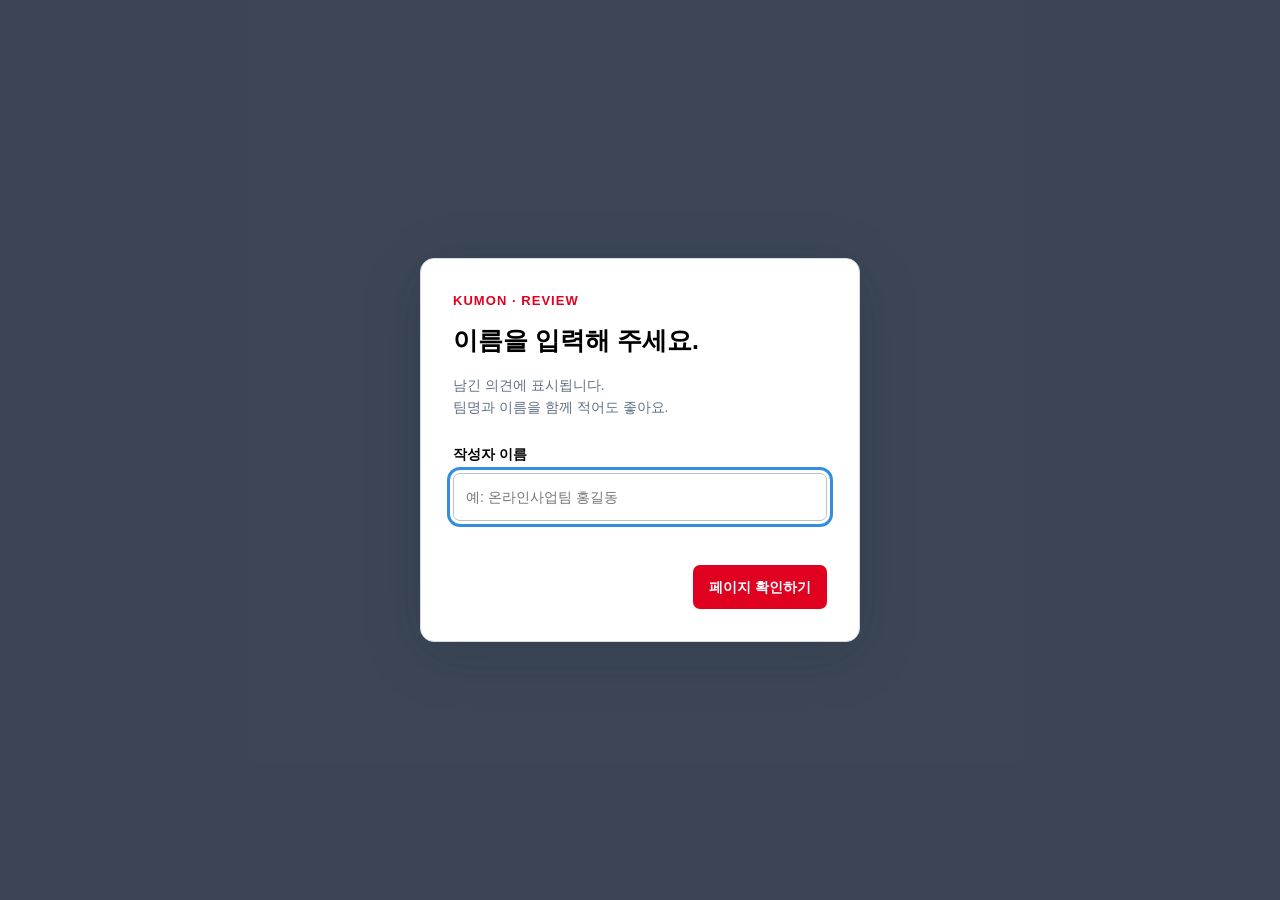
==== index.html @ dabe1014 "Update review directory and screen-specific memo panel" ====
<!doctype html>
<html lang="ko"><head><meta charset="utf-8"><meta name="viewport" content="width=device-width,initial-scale=1">
<title>구몬 안내·튜토리얼 검토</title><link rel="stylesheet" href="review.css?v=2"></head>
<body>
<div id="app" hidden>
 <header class="topbar">
  <a class="home" href="index.html" aria-label="메인으로 이동">메인으로 이동</a>
  <h1 id="pageTitle">구몬 안내·튜토리얼 검토</h1>
  <div class="view-toggle" aria-label="화면 보기 방식">
   <button id="desktop" type="button" aria-pressed="true">PC 버전</button>
   <button id="mobile" type="button" aria-pressed="false">모바일 버전</button>
  </div>
  <button id="memoToggle" type="button" aria-controls="memoPane" aria-expanded="false">메모</button>
 </header>
 <main class="workspace">
  <section class="preview" aria-label="페이지 미리보기">
   <div id="hub" class="hub">
    <div class="hub-heading"><p class="eyebrow">KUMON · REVIEW</p><h2>페이지를 선택해 주세요.</h2><p>상품별 안내와 튜토리얼을 확인하고, 페이지별로 의견을 남겨주세요.</p></div>
    <div id="pageTables"></div>
   </div>
   <div id="frameWrap" hidden><iframe id="previewFrame" title="선택한 페이지" src="about:blank"></iframe></div>
   <div id="missing" hidden class="hub"><h2>페이지를 찾을 수 없습니다.</h2><p>주소가 바뀌었거나 현재 검토에서 제외된 페이지입니다.</p><a href="index.html">메인으로 이동</a></div>
  </section>
  <aside id="memoPane" class="memo-pane" aria-label="페이지별 메모">
   <div class="memo-head">
    <div class="memo-top"><span class="eyebrow">FEEDBACK</span><div class="identity"><span id="authorLabel"></span><button id="changeName" type="button">이름 변경</button></div></div>
    <div class="memo-title"><h2 id="memoHeading">페이지 메모 <span id="memoCount"></span></h2><div class="context-actions"><button id="legacyMemos" type="button" hidden>기존 메모</button><button id="currentMemos" type="button" hidden>현재 화면</button><button id="closeMemo" type="button" aria-label="메모 닫기">닫기</button></div></div>
   </div>
   <p id="memoStatus" class="status" role="status" aria-live="polite" hidden></p>
   <div id="memoList" class="memo-list"></div>
   <button id="older" class="older" type="button" hidden>이전 메모 더 보기</button>
   <form id="memoForm" class="memo-form">
    <label for="memoText">메모 내용</label><textarea id="memoText" rows="3" maxlength="2000" placeholder="여기에 메모를 입력해주세요." required></textarea>
    <div class="send-row"><button id="send" type="submit">메모 남기기</button></div>
   </form>
  </aside>
 </main>
</div>
<dialog id="nameDialog" aria-labelledby="nameTitle">
 <form id="nameForm"><p class="eyebrow">KUMON · REVIEW</p><h2 id="nameTitle">이름을 입력해 주세요.</h2><p>남긴 의견에 표시됩니다.<br>팀명과 이름을 함께 적어도 좋아요.</p><label for="nameInput">작성자 이름</label><input id="nameInput" name="name" maxlength="40" autocomplete="name" required placeholder="예: 온라인사업팀 홍길동"><p id="nameError" role="alert"></p><div class="name-actions"><button id="cancelName" type="button" hidden>취소</button><button type="submit">페이지 확인하기</button></div></form>
</dialog>
<noscript>페이지 확인과 메모 기능을 사용하려면 JavaScript를 허용해 주세요.</noscript>
<script type="module" src="review.js?v=2"></script>
</body></html>
---- review.css ----
:root{color-scheme:light;--brand:#E00020;--ink:#20252c;--muted:#647181;--line:#dbe1e8;--fs-xs:13px;--fs-sm:14px;--fs-cap:15px;--fs-body:16px;--fs-lg:18px;--fs-xl:20px;--fs-3xl:25px;--pane:360px}*{box-sizing:border-box}[hidden]{display:none!important}body{margin:0;background:#f2f4f7;color:var(--ink);font:var(--fs-sm)/1.6 'Noto Sans KR','Malgun Gothic',sans-serif}button,input,textarea,select{font:inherit;color:inherit}button,a{touch-action:manipulation}button{cursor:pointer;min-height:44px}button:disabled{cursor:default;opacity:.55}a{color:inherit}button,a,input,textarea,select{outline-offset:3px}:focus-visible{outline:3px solid #368ddc}.topbar{height:72px;background:#20262f;color:#fff;display:flex;align-items:center;gap:18px;padding:12px 20px;position:relative;z-index:3}.home{text-decoration:none;border:1px solid #627080;border-radius:8px;padding:10px 15px;white-space:nowrap}.topbar h1{font-size:var(--fs-lg);font-weight:700;margin:0;flex:1;min-width:0;overflow:hidden;text-overflow:ellipsis;white-space:nowrap}.view-toggle{display:flex;border:1px solid #5f6b7b;border-radius:8px;overflow:hidden;flex-shrink:0}.view-toggle button{border:0;background:transparent;color:#cad2dd;padding:8px 14px}.view-toggle button[aria-pressed=true]{background:#fff;color:#20262f;font-weight:700}#memoToggle{display:none}.workspace{height:calc(100dvh - 72px);display:grid;grid-template-columns:minmax(0,1fr) var(--pane)}.preview{min-width:0;overflow:auto;position:relative}.hub{max-width:1100px;margin:0 auto;padding:44px 40px 64px}.hub-heading{margin-bottom:32px}.eyebrow{font-size:var(--fs-xs);letter-spacing:.08em;font-weight:800;color:var(--brand);margin:0}.hub h2{font-size:var(--fs-3xl);margin:8px 0 12px;line-height:1.4}.hub-heading>p:last-child{color:var(--muted);font-size:var(--fs-cap);margin:0}.page-group{margin-top:28px}.page-group h3{font-size:var(--fs-lg);margin:0 0 12px}.table-scroll{background:white;border:1px solid var(--line);border-radius:10px;overflow:hidden}table{border-collapse:collapse;width:100%;text-align:left}th{font-size:var(--fs-xs);color:#596878;background:#f7f9fb;font-weight:600}th,td{padding:14px 18px;border-bottom:1px solid var(--line)}tbody tr:last-child td{border-bottom:0}td.number{width:55px;color:var(--muted)}td.page-name{font-weight:700}td:last-child{width:130px;text-align:right}.page-link{display:inline-flex;align-items:center;gap:9px;min-height:44px;text-decoration:none;background:#fff0f2;color:#bf001c;border-radius:7px;padding:8px 14px;white-space:nowrap}.page-link:hover{background:#E00020;color:white}.page-note{display:block;font-size:var(--fs-xs);font-weight:400;color:var(--muted);margin-top:3px}.preview.mobile-view{background:#e8edf3}.preview.mobile-view .hub{max-width:390px;padding:28px 18px}.preview.mobile-view th,.preview.mobile-view td{padding:12px 10px}#frameWrap{height:100%;width:100%;margin:0 auto;background:#fff}#previewFrame{display:block;border:0;width:100%;height:100%;background:white}.preview.mobile-view #frameWrap{width:min(100%,390px);box-shadow:0 0 0 1px #c8d2de,0 0 28px #18283b14}.memo-pane{background:#edf4fb;border-left:1px solid #cbd7e4;height:100%;display:flex;flex-direction:column;min-height:0;position:relative}.memo-head{display:flex;align-items:center;justify-content:space-between;gap:10px;padding:18px 20px 8px}.memo-head .eyebrow{color:#1d627f}.memo-head h2{font-size:var(--fs-lg);margin:3px 0}.memo-head h2 span{font-size:var(--fs-xs);font-weight:400;color:var(--muted)}#closeMemo{display:none}.memo-page{margin:0;padding:0 20px 14px;color:#526476;font-size:var(--fs-xs);border-bottom:1px solid #d3e0ec}.identity{display:flex;align-items:center;justify-content:space-between;padding:6px 20px;gap:12px;font-size:var(--fs-xs)}.identity span{font-weight:700;overflow-wrap:anywhere}.identity button,.memo-tools button{border:0;background:transparent;font-size:var(--fs-xs);color:#365b7a;text-decoration:underline;padding:4px;white-space:nowrap}.memo-tools{display:flex;align-items:center;justify-content:space-between;padding:0 20px;font-size:var(--fs-xs);color:#61758a}.status{margin:0;padding:0 20px 12px;font-size:var(--fs-xs);color:#47617a}.status.error{color:#a50018}.memo-list{flex:1;min-height:60px;overflow-y:auto;padding:0 18px 12px;scrollbar-gutter:stable}.empty{padding:30px 8px;text-align:center;color:#64768a;font-size:var(--fs-sm)}.memo-card{background:#fff;border:1px solid #d8e2ec;border-radius:9px;padding:15px;margin:0 0 12px;overflow-wrap:anywhere}.memo-meta{display:flex;align-items:center;justify-content:space-between;gap:10px;font-size:var(--fs-xs);color:#617286}.memo-kind{color:#194969;background:#e6f0f8;border-radius:5px;padding:2px 7px}.memo-card h3{font-size:var(--fs-sm);margin:9px 0 7px}.memo-body{font-size:var(--fs-sm);white-space:pre-wrap;margin:0}.memo-card time{display:block;font-size:var(--fs-xs);color:#6b7a8b;margin-top:10px}.memo-delete{background:white;border:0;color:#b0192a;font-size:var(--fs-xs);padding:3px 5px;min-height:44px}.memo-form{padding:14px 18px 18px;border-top:1px solid #cbd7e4;background:#fff;flex-shrink:0}.memo-form label{display:block;font-size:var(--fs-xs);font-weight:600;margin:0 0 5px}.memo-form select{width:100%;border:1px solid #c6d2df;border-radius:6px;min-height:44px;margin-bottom:9px;padding:6px 8px;background:#f8fafc}.memo-form textarea{display:block;resize:vertical;min-height:90px;max-height:30dvh;width:100%;padding:10px;border:1px solid #c6d2df;border-radius:6px}.send-row{display:flex;align-items:center;justify-content:space-between;gap:10px;margin-top:10px}.send-row span{color:#728090;font-size:var(--fs-xs);line-height:1.4}.send-row button,#nameForm button[type=submit]{border:0;border-radius:7px;background:var(--brand);color:#fff;padding:10px 16px;white-space:nowrap;font-weight:700}.older{margin:0 18px 10px;border:1px solid #bccede;border-radius:6px;background:#f7fbff}.name-actions{display:flex;justify-content:flex-end;gap:10px}dialog{border:1px solid #d2dbe6;border-radius:14px;padding:32px;width:min(100% - 32px,440px);box-shadow:0 12px 60px #10233b33}dialog::backdrop{background:#202b3ddd}#nameForm h2{font-size:var(--fs-3xl);margin:8px 0 14px}#nameForm p{color:#617083}#nameForm .eyebrow{color:var(--brand)}#nameForm label{display:block;font-weight:700;margin-top:24px}#nameForm input{width:100%;min-height:48px;border:1px solid #b5c2d0;border-radius:7px;margin-top:8px;padding:10px 12px}#nameError{font-size:var(--fs-xs);color:#b00020;min-height:18px}#cancelName{border:1px solid #bcc8d4;border-radius:7px;background:white;padding:8px 14px}
@media(max-width:1050px){:root{--pane:320px}.topbar{gap:10px;padding:12px}.topbar h1{font-size:var(--fs-sm)}.hub{padding:32px 24px}.view-toggle button{padding:8px 10px}}
@media(max-width:760px){.workspace{grid-template-columns:minmax(0,1fr);height:calc(100dvh - 112px)}.topbar{height:112px;display:grid;grid-template-columns:auto 1fr auto;grid-template-rows:44px 36px;gap:4px 10px}.topbar h1{grid-row:2;grid-column:1 / -1;font-size:var(--fs-sm)}.view-toggle{justify-self:end}.home{font-size:var(--fs-xs);padding:8px 10px}#memoToggle{display:block;border:1px solid #758395;color:#fff;background:#354150;border-radius:7px;padding:5px 10px}.memo-pane{display:none;position:fixed;right:0;top:112px;bottom:0;width:min(360px,100%);height:calc(100dvh - 112px);z-index:4;box-shadow:-8px 0 32px #10233b33}.memo-pane.open{display:flex}#closeMemo{display:block;border:0;background:transparent;color:#254e6a;font-size:var(--fs-xs)}.hub{padding:28px 18px}.hub h2{font-size:var(--fs-xl)}th,td{padding:12px 10px}.page-link{padding:8px 10px;font-size:var(--fs-xs)}td.number{width:35px}td:last-child{width:88px}.page-note{font-size:var(--fs-xs)}.table-scroll th:nth-child(1){width:35px}.preview.mobile-view #frameWrap{box-shadow:none}}
@media(prefers-reduced-motion:reduce){*{scroll-behavior:auto!important}}
/* Content-first feedback panel, independent of the preview viewport. */
:root{--fs-2xs:12px}.topbar{width:calc(100% - var(--pane))}.memo-pane{position:fixed;right:0;top:0;height:100dvh;width:var(--pane)}.memo-head{display:block;padding:12px 16px 10px;border-bottom:0}.memo-top,.memo-title{display:flex;align-items:center;justify-content:space-between;gap:8px}.memo-top .eyebrow{font-size:var(--fs-2xs)}.identity{padding:0;gap:7px;font-size:var(--fs-2xs);min-width:0}.identity span{max-width:150px;overflow:hidden;text-overflow:ellipsis;white-space:nowrap}.identity button{font-size:var(--fs-2xs);padding:0;min-height:32px}.memo-head h2{font-size:var(--fs-body);margin:3px 0}.context-actions{display:flex;gap:5px;align-items:center}.context-actions button{border:0;background:none;color:#365b7a;text-decoration:underline;font-size:var(--fs-2xs);padding:2px 3px;min-height:32px}.memo-list{padding:0 10px 12px}.memo-card{border:0;border-radius:0;padding:8px 10px;margin-bottom:8px}.memo-meta{justify-content:flex-start;flex-wrap:wrap;gap:5px}.memo-card h3{font-size:var(--fs-2xs);margin:0;line-height:1.5}.memo-card time{display:inline;margin:0;font-size:var(--fs-2xs);color:#8490a0}.memo-delete{margin-left:auto;font-size:var(--fs-2xs);padding:2px 3px;min-height:44px}.memo-body{margin:3px 0 5px;font-size:var(--fs-sm)}.memo-form{padding:12px 16px 14px;border-top:0}.memo-form textarea{min-height:82px}.send-row{justify-content:flex-end}.status{padding:0 16px 10px}
@media(max-width:760px){.topbar{width:100%}.memo-pane{top:112px;height:calc(100dvh - 112px);width:min(360px,100%)}.identity span{max-width:155px}}
.table-scroll th:first-child{width:64px;min-width:64px;white-space:nowrap}.table-scroll td.number{width:64px;white-space:nowrap}.group-note{display:inline-block;margin-left:8px;font-size:var(--fs-xs);font-weight:400;color:var(--muted)}@media(max-width:760px){.group-note{display:block;margin-left:0;margin-top:4px}}
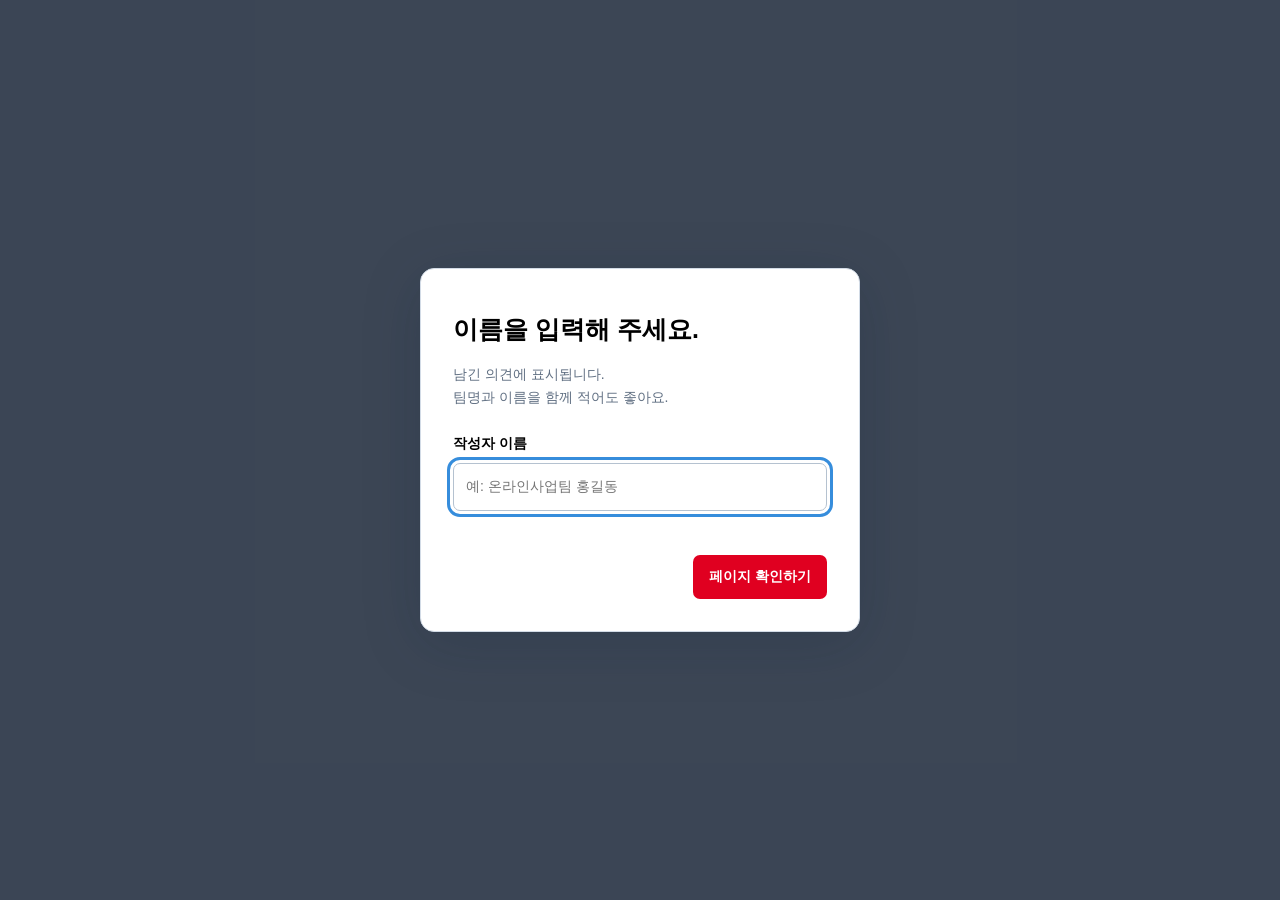
==== commit a088582a: "Simplify review directory and viewing controls" ====
--- a/index.html
+++ b/index.html
@@ -1,44 +1,44 @@
-<!doctype html>
-<html lang="ko"><head><meta charset="utf-8"><meta name="viewport" content="width=device-width,initial-scale=1">
-<title>구몬 안내·튜토리얼 검토</title><link rel="stylesheet" href="review.css?v=2"></head>
-<body>
-<div id="app" hidden>
- <header class="topbar">
-  <a class="home" href="index.html" aria-label="메인으로 이동">메인으로 이동</a>
-  <h1 id="pageTitle">구몬 안내·튜토리얼 검토</h1>
-  <div class="view-toggle" aria-label="화면 보기 방식">
-   <button id="desktop" type="button" aria-pressed="true">PC 버전</button>
-   <button id="mobile" type="button" aria-pressed="false">모바일 버전</button>
-  </div>
-  <button id="memoToggle" type="button" aria-controls="memoPane" aria-expanded="false">메모</button>
- </header>
- <main class="workspace">
-  <section class="preview" aria-label="페이지 미리보기">
-   <div id="hub" class="hub">
-    <div class="hub-heading"><p class="eyebrow">KUMON · REVIEW</p><h2>페이지를 선택해 주세요.</h2><p>상품별 안내와 튜토리얼을 확인하고, 페이지별로 의견을 남겨주세요.</p></div>
-    <div id="pageTables"></div>
-   </div>
-   <div id="frameWrap" hidden><iframe id="previewFrame" title="선택한 페이지" src="about:blank"></iframe></div>
-   <div id="missing" hidden class="hub"><h2>페이지를 찾을 수 없습니다.</h2><p>주소가 바뀌었거나 현재 검토에서 제외된 페이지입니다.</p><a href="index.html">메인으로 이동</a></div>
-  </section>
-  <aside id="memoPane" class="memo-pane" aria-label="페이지별 메모">
-   <div class="memo-head">
-    <div class="memo-top"><span class="eyebrow">FEEDBACK</span><div class="identity"><span id="authorLabel"></span><button id="changeName" type="button">이름 변경</button></div></div>
-    <div class="memo-title"><h2 id="memoHeading">페이지 메모 <span id="memoCount"></span></h2><div class="context-actions"><button id="legacyMemos" type="button" hidden>기존 메모</button><button id="currentMemos" type="button" hidden>현재 화면</button><button id="closeMemo" type="button" aria-label="메모 닫기">닫기</button></div></div>
-   </div>
-   <p id="memoStatus" class="status" role="status" aria-live="polite" hidden></p>
-   <div id="memoList" class="memo-list"></div>
-   <button id="older" class="older" type="button" hidden>이전 메모 더 보기</button>
-   <form id="memoForm" class="memo-form">
-    <label for="memoText">메모 내용</label><textarea id="memoText" rows="3" maxlength="2000" placeholder="여기에 메모를 입력해주세요." required></textarea>
-    <div class="send-row"><button id="send" type="submit">메모 남기기</button></div>
-   </form>
-  </aside>
- </main>
-</div>
-<dialog id="nameDialog" aria-labelledby="nameTitle">
- <form id="nameForm"><p class="eyebrow">KUMON · REVIEW</p><h2 id="nameTitle">이름을 입력해 주세요.</h2><p>남긴 의견에 표시됩니다.<br>팀명과 이름을 함께 적어도 좋아요.</p><label for="nameInput">작성자 이름</label><input id="nameInput" name="name" maxlength="40" autocomplete="name" required placeholder="예: 온라인사업팀 홍길동"><p id="nameError" role="alert"></p><div class="name-actions"><button id="cancelName" type="button" hidden>취소</button><button type="submit">페이지 확인하기</button></div></form>
-</dialog>
-<noscript>페이지 확인과 메모 기능을 사용하려면 JavaScript를 허용해 주세요.</noscript>
-<script type="module" src="review.js?v=2"></script>
-</body></html>
+<!doctype html>
+<html lang="ko"><head><meta charset="utf-8"><meta name="viewport" content="width=device-width,initial-scale=1">
+<title>구몬 안내·튜토리얼 검토</title><link rel="stylesheet" href="review.css?v=3"></head>
+<body>
+<div id="app" hidden>
+ <header class="topbar">
+  <a class="home" href="index.html" aria-label="메인으로 이동">메인으로 이동</a>
+  <h1 id="pageTitle">구몬 안내·튜토리얼 검토</h1>
+  <div class="view-toggle" hidden aria-label="화면 보기 방식">
+   <button id="desktop" type="button" aria-pressed="true">PC 버전</button>
+   <button id="mobile" type="button" aria-pressed="false">모바일 버전</button>
+  </div>
+  <button id="memoToggle" type="button" aria-controls="memoPane" aria-expanded="false">메모</button>
+ </header>
+ <main class="workspace">
+  <section class="preview" aria-label="페이지 미리보기">
+   <div id="hub" class="hub">
+    <div class="hub-heading"><h2>페이지를 선택해 주세요.</h2><p>상품별 안내와 튜토리얼을 확인하고, 페이지별로 의견을 남겨주세요.</p></div>
+    <div id="pageTables"></div>
+   </div>
+   <div id="frameWrap" hidden><iframe id="previewFrame" title="선택한 페이지" src="about:blank"></iframe></div>
+   <div id="missing" hidden class="hub"><h2>페이지를 찾을 수 없습니다.</h2><p>주소가 바뀌었거나 현재 검토에서 제외된 페이지입니다.</p><a href="index.html">메인으로 이동</a></div>
+  </section>
+  <aside id="memoPane" class="memo-pane" aria-label="페이지별 메모">
+   <div class="memo-head">
+    <div class="memo-top"><div class="identity"><span id="authorLabel"></span><button id="changeName" type="button">이름 변경</button></div></div>
+    <div class="memo-title"><h2 id="memoHeading">페이지 메모 <span id="memoCount"></span></h2><div class="context-actions"><button id="legacyMemos" type="button" hidden>기존 메모</button><button id="currentMemos" type="button" hidden>현재 화면</button><button id="closeMemo" type="button" aria-label="메모 닫기">닫기</button></div></div>
+   </div>
+   <p id="memoStatus" class="status" role="status" aria-live="polite" hidden></p>
+   <div id="memoList" class="memo-list"></div>
+   <button id="older" class="older" type="button" hidden>이전 메모 더 보기</button>
+   <form id="memoForm" class="memo-form">
+    <label for="memoText">메모 내용</label><textarea id="memoText" rows="3" maxlength="2000" placeholder="여기에 메모를 입력해주세요." required></textarea>
+    <div class="send-row"><button id="send" type="submit">메모 남기기</button></div>
+   </form>
+  </aside>
+ </main>
+</div>
+<dialog id="nameDialog" aria-labelledby="nameTitle">
+ <form id="nameForm"><h2 id="nameTitle">이름을 입력해 주세요.</h2><p>남긴 의견에 표시됩니다.<br>팀명과 이름을 함께 적어도 좋아요.</p><label for="nameInput">작성자 이름</label><input id="nameInput" name="name" maxlength="40" autocomplete="name" required placeholder="예: 온라인사업팀 홍길동"><p id="nameError" role="alert"></p><div class="name-actions"><button id="cancelName" type="button" hidden>취소</button><button type="submit">페이지 확인하기</button></div></form>
+</dialog>
+<noscript>페이지 확인과 메모 기능을 사용하려면 JavaScript를 허용해 주세요.</noscript>
+<script type="module" src="review.js?v=3"></script>
+</body></html>
--- a/review.css
+++ b/review.css
@@ -1,8 +1,8 @@
-:root{color-scheme:light;--brand:#E00020;--ink:#20252c;--muted:#647181;--line:#dbe1e8;--fs-xs:13px;--fs-sm:14px;--fs-cap:15px;--fs-body:16px;--fs-lg:18px;--fs-xl:20px;--fs-3xl:25px;--pane:360px}*{box-sizing:border-box}[hidden]{display:none!important}body{margin:0;background:#f2f4f7;color:var(--ink);font:var(--fs-sm)/1.6 'Noto Sans KR','Malgun Gothic',sans-serif}button,input,textarea,select{font:inherit;color:inherit}button,a{touch-action:manipulation}button{cursor:pointer;min-height:44px}button:disabled{cursor:default;opacity:.55}a{color:inherit}button,a,input,textarea,select{outline-offset:3px}:focus-visible{outline:3px solid #368ddc}.topbar{height:72px;background:#20262f;color:#fff;display:flex;align-items:center;gap:18px;padding:12px 20px;position:relative;z-index:3}.home{text-decoration:none;border:1px solid #627080;border-radius:8px;padding:10px 15px;white-space:nowrap}.topbar h1{font-size:var(--fs-lg);font-weight:700;margin:0;flex:1;min-width:0;overflow:hidden;text-overflow:ellipsis;white-space:nowrap}.view-toggle{display:flex;border:1px solid #5f6b7b;border-radius:8px;overflow:hidden;flex-shrink:0}.view-toggle button{border:0;background:transparent;color:#cad2dd;padding:8px 14px}.view-toggle button[aria-pressed=true]{background:#fff;color:#20262f;font-weight:700}#memoToggle{display:none}.workspace{height:calc(100dvh - 72px);display:grid;grid-template-columns:minmax(0,1fr) var(--pane)}.preview{min-width:0;overflow:auto;position:relative}.hub{max-width:1100px;margin:0 auto;padding:44px 40px 64px}.hub-heading{margin-bottom:32px}.eyebrow{font-size:var(--fs-xs);letter-spacing:.08em;font-weight:800;color:var(--brand);margin:0}.hub h2{font-size:var(--fs-3xl);margin:8px 0 12px;line-height:1.4}.hub-heading>p:last-child{color:var(--muted);font-size:var(--fs-cap);margin:0}.page-group{margin-top:28px}.page-group h3{font-size:var(--fs-lg);margin:0 0 12px}.table-scroll{background:white;border:1px solid var(--line);border-radius:10px;overflow:hidden}table{border-collapse:collapse;width:100%;text-align:left}th{font-size:var(--fs-xs);color:#596878;background:#f7f9fb;font-weight:600}th,td{padding:14px 18px;border-bottom:1px solid var(--line)}tbody tr:last-child td{border-bottom:0}td.number{width:55px;color:var(--muted)}td.page-name{font-weight:700}td:last-child{width:130px;text-align:right}.page-link{display:inline-flex;align-items:center;gap:9px;min-height:44px;text-decoration:none;background:#fff0f2;color:#bf001c;border-radius:7px;padding:8px 14px;white-space:nowrap}.page-link:hover{background:#E00020;color:white}.page-note{display:block;font-size:var(--fs-xs);font-weight:400;color:var(--muted);margin-top:3px}.preview.mobile-view{background:#e8edf3}.preview.mobile-view .hub{max-width:390px;padding:28px 18px}.preview.mobile-view th,.preview.mobile-view td{padding:12px 10px}#frameWrap{height:100%;width:100%;margin:0 auto;background:#fff}#previewFrame{display:block;border:0;width:100%;height:100%;background:white}.preview.mobile-view #frameWrap{width:min(100%,390px);box-shadow:0 0 0 1px #c8d2de,0 0 28px #18283b14}.memo-pane{background:#edf4fb;border-left:1px solid #cbd7e4;height:100%;display:flex;flex-direction:column;min-height:0;position:relative}.memo-head{display:flex;align-items:center;justify-content:space-between;gap:10px;padding:18px 20px 8px}.memo-head .eyebrow{color:#1d627f}.memo-head h2{font-size:var(--fs-lg);margin:3px 0}.memo-head h2 span{font-size:var(--fs-xs);font-weight:400;color:var(--muted)}#closeMemo{display:none}.memo-page{margin:0;padding:0 20px 14px;color:#526476;font-size:var(--fs-xs);border-bottom:1px solid #d3e0ec}.identity{display:flex;align-items:center;justify-content:space-between;padding:6px 20px;gap:12px;font-size:var(--fs-xs)}.identity span{font-weight:700;overflow-wrap:anywhere}.identity button,.memo-tools button{border:0;background:transparent;font-size:var(--fs-xs);color:#365b7a;text-decoration:underline;padding:4px;white-space:nowrap}.memo-tools{display:flex;align-items:center;justify-content:space-between;padding:0 20px;font-size:var(--fs-xs);color:#61758a}.status{margin:0;padding:0 20px 12px;font-size:var(--fs-xs);color:#47617a}.status.error{color:#a50018}.memo-list{flex:1;min-height:60px;overflow-y:auto;padding:0 18px 12px;scrollbar-gutter:stable}.empty{padding:30px 8px;text-align:center;color:#64768a;font-size:var(--fs-sm)}.memo-card{background:#fff;border:1px solid #d8e2ec;border-radius:9px;padding:15px;margin:0 0 12px;overflow-wrap:anywhere}.memo-meta{display:flex;align-items:center;justify-content:space-between;gap:10px;font-size:var(--fs-xs);color:#617286}.memo-kind{color:#194969;background:#e6f0f8;border-radius:5px;padding:2px 7px}.memo-card h3{font-size:var(--fs-sm);margin:9px 0 7px}.memo-body{font-size:var(--fs-sm);white-space:pre-wrap;margin:0}.memo-card time{display:block;font-size:var(--fs-xs);color:#6b7a8b;margin-top:10px}.memo-delete{background:white;border:0;color:#b0192a;font-size:var(--fs-xs);padding:3px 5px;min-height:44px}.memo-form{padding:14px 18px 18px;border-top:1px solid #cbd7e4;background:#fff;flex-shrink:0}.memo-form label{display:block;font-size:var(--fs-xs);font-weight:600;margin:0 0 5px}.memo-form select{width:100%;border:1px solid #c6d2df;border-radius:6px;min-height:44px;margin-bottom:9px;padding:6px 8px;background:#f8fafc}.memo-form textarea{display:block;resize:vertical;min-height:90px;max-height:30dvh;width:100%;padding:10px;border:1px solid #c6d2df;border-radius:6px}.send-row{display:flex;align-items:center;justify-content:space-between;gap:10px;margin-top:10px}.send-row span{color:#728090;font-size:var(--fs-xs);line-height:1.4}.send-row button,#nameForm button[type=submit]{border:0;border-radius:7px;background:var(--brand);color:#fff;padding:10px 16px;white-space:nowrap;font-weight:700}.older{margin:0 18px 10px;border:1px solid #bccede;border-radius:6px;background:#f7fbff}.name-actions{display:flex;justify-content:flex-end;gap:10px}dialog{border:1px solid #d2dbe6;border-radius:14px;padding:32px;width:min(100% - 32px,440px);box-shadow:0 12px 60px #10233b33}dialog::backdrop{background:#202b3ddd}#nameForm h2{font-size:var(--fs-3xl);margin:8px 0 14px}#nameForm p{color:#617083}#nameForm .eyebrow{color:var(--brand)}#nameForm label{display:block;font-weight:700;margin-top:24px}#nameForm input{width:100%;min-height:48px;border:1px solid #b5c2d0;border-radius:7px;margin-top:8px;padding:10px 12px}#nameError{font-size:var(--fs-xs);color:#b00020;min-height:18px}#cancelName{border:1px solid #bcc8d4;border-radius:7px;background:white;padding:8px 14px}
-@media(max-width:1050px){:root{--pane:320px}.topbar{gap:10px;padding:12px}.topbar h1{font-size:var(--fs-sm)}.hub{padding:32px 24px}.view-toggle button{padding:8px 10px}}
-@media(max-width:760px){.workspace{grid-template-columns:minmax(0,1fr);height:calc(100dvh - 112px)}.topbar{height:112px;display:grid;grid-template-columns:auto 1fr auto;grid-template-rows:44px 36px;gap:4px 10px}.topbar h1{grid-row:2;grid-column:1 / -1;font-size:var(--fs-sm)}.view-toggle{justify-self:end}.home{font-size:var(--fs-xs);padding:8px 10px}#memoToggle{display:block;border:1px solid #758395;color:#fff;background:#354150;border-radius:7px;padding:5px 10px}.memo-pane{display:none;position:fixed;right:0;top:112px;bottom:0;width:min(360px,100%);height:calc(100dvh - 112px);z-index:4;box-shadow:-8px 0 32px #10233b33}.memo-pane.open{display:flex}#closeMemo{display:block;border:0;background:transparent;color:#254e6a;font-size:var(--fs-xs)}.hub{padding:28px 18px}.hub h2{font-size:var(--fs-xl)}th,td{padding:12px 10px}.page-link{padding:8px 10px;font-size:var(--fs-xs)}td.number{width:35px}td:last-child{width:88px}.page-note{font-size:var(--fs-xs)}.table-scroll th:nth-child(1){width:35px}.preview.mobile-view #frameWrap{box-shadow:none}}
-@media(prefers-reduced-motion:reduce){*{scroll-behavior:auto!important}}
-/* Content-first feedback panel, independent of the preview viewport. */
-:root{--fs-2xs:12px}.topbar{width:calc(100% - var(--pane))}.memo-pane{position:fixed;right:0;top:0;height:100dvh;width:var(--pane)}.memo-head{display:block;padding:12px 16px 10px;border-bottom:0}.memo-top,.memo-title{display:flex;align-items:center;justify-content:space-between;gap:8px}.memo-top .eyebrow{font-size:var(--fs-2xs)}.identity{padding:0;gap:7px;font-size:var(--fs-2xs);min-width:0}.identity span{max-width:150px;overflow:hidden;text-overflow:ellipsis;white-space:nowrap}.identity button{font-size:var(--fs-2xs);padding:0;min-height:32px}.memo-head h2{font-size:var(--fs-body);margin:3px 0}.context-actions{display:flex;gap:5px;align-items:center}.context-actions button{border:0;background:none;color:#365b7a;text-decoration:underline;font-size:var(--fs-2xs);padding:2px 3px;min-height:32px}.memo-list{padding:0 10px 12px}.memo-card{border:0;border-radius:0;padding:8px 10px;margin-bottom:8px}.memo-meta{justify-content:flex-start;flex-wrap:wrap;gap:5px}.memo-card h3{font-size:var(--fs-2xs);margin:0;line-height:1.5}.memo-card time{display:inline;margin:0;font-size:var(--fs-2xs);color:#8490a0}.memo-delete{margin-left:auto;font-size:var(--fs-2xs);padding:2px 3px;min-height:44px}.memo-body{margin:3px 0 5px;font-size:var(--fs-sm)}.memo-form{padding:12px 16px 14px;border-top:0}.memo-form textarea{min-height:82px}.send-row{justify-content:flex-end}.status{padding:0 16px 10px}
-@media(max-width:760px){.topbar{width:100%}.memo-pane{top:112px;height:calc(100dvh - 112px);width:min(360px,100%)}.identity span{max-width:155px}}
+:root{color-scheme:light;--brand:#E00020;--ink:#20252c;--muted:#647181;--line:#dbe1e8;--fs-xs:13px;--fs-sm:14px;--fs-cap:15px;--fs-body:16px;--fs-lg:18px;--fs-xl:20px;--fs-3xl:25px;--pane:360px}*{box-sizing:border-box}[hidden]{display:none!important}body{margin:0;background:#f2f4f7;color:var(--ink);font:var(--fs-sm)/1.6 'Noto Sans KR','Malgun Gothic',sans-serif}button,input,textarea,select{font:inherit;color:inherit}button,a{touch-action:manipulation}button{cursor:pointer;min-height:44px}button:disabled{cursor:default;opacity:.55}a{color:inherit}button,a,input,textarea,select{outline-offset:3px}:focus-visible{outline:3px solid #368ddc}.topbar{height:72px;background:#20262f;color:#fff;display:flex;align-items:center;gap:18px;padding:12px 20px;position:relative;z-index:3}.home{text-decoration:none;border:1px solid #627080;border-radius:8px;padding:10px 15px;white-space:nowrap}.topbar h1{font-size:var(--fs-lg);font-weight:700;margin:0;flex:1;min-width:0;overflow:hidden;text-overflow:ellipsis;white-space:nowrap}.view-toggle{display:flex;border:1px solid #5f6b7b;border-radius:8px;overflow:hidden;flex-shrink:0}.view-toggle button{border:0;background:transparent;color:#cad2dd;padding:8px 14px}.view-toggle button[aria-pressed=true]{background:#fff;color:#20262f;font-weight:700}#memoToggle{display:none}.workspace{height:calc(100dvh - 72px);display:grid;grid-template-columns:minmax(0,1fr) var(--pane)}.preview{min-width:0;overflow:auto;position:relative}.hub{max-width:1100px;margin:0 auto;padding:44px 40px 64px}.hub-heading{margin-bottom:32px}.eyebrow{font-size:var(--fs-xs);letter-spacing:.08em;font-weight:800;color:var(--brand);margin:0}.hub h2{font-size:var(--fs-3xl);margin:8px 0 12px;line-height:1.4}.hub-heading>p:last-child{color:var(--muted);font-size:var(--fs-cap);margin:0}.page-group{margin-top:28px}.page-group h3{font-size:var(--fs-lg);margin:0 0 12px}.table-scroll{background:white;border:1px solid var(--line);border-radius:10px;overflow:hidden}table{border-collapse:collapse;width:100%;text-align:left}th{font-size:var(--fs-xs);color:#596878;background:#f7f9fb;font-weight:600}th,td{padding:14px 18px;border-bottom:1px solid var(--line)}tbody tr:last-child td{border-bottom:0}td.number{width:55px;color:var(--muted)}td.page-name{font-weight:700}td:last-child{width:130px;text-align:right}.page-link{display:inline-flex;align-items:center;gap:9px;min-height:44px;text-decoration:none;background:#fff0f2;color:#bf001c;border-radius:7px;padding:8px 14px;white-space:nowrap}.page-link:hover{background:#E00020;color:white}.page-note{display:block;font-size:var(--fs-xs);font-weight:400;color:var(--muted);margin-top:3px}.preview.mobile-view{background:#e8edf3}.preview.mobile-view .hub{max-width:390px;padding:28px 18px}.preview.mobile-view th,.preview.mobile-view td{padding:12px 10px}#frameWrap{height:100%;width:100%;margin:0 auto;background:#fff}#previewFrame{display:block;border:0;width:100%;height:100%;background:white}.preview.mobile-view #frameWrap{width:min(100%,390px);box-shadow:0 0 0 1px #c8d2de,0 0 28px #18283b14}.memo-pane{background:#edf4fb;border-left:1px solid #cbd7e4;height:100%;display:flex;flex-direction:column;min-height:0;position:relative}.memo-head{display:flex;align-items:center;justify-content:space-between;gap:10px;padding:18px 20px 8px}.memo-head .eyebrow{color:#1d627f}.memo-head h2{font-size:var(--fs-lg);margin:3px 0}.memo-head h2 span{font-size:var(--fs-xs);font-weight:400;color:var(--muted)}#closeMemo{display:none}.memo-page{margin:0;padding:0 20px 14px;color:#526476;font-size:var(--fs-xs);border-bottom:1px solid #d3e0ec}.identity{display:flex;align-items:center;justify-content:space-between;padding:6px 20px;gap:12px;font-size:var(--fs-xs)}.identity span{font-weight:700;overflow-wrap:anywhere}.identity button,.memo-tools button{border:0;background:transparent;font-size:var(--fs-xs);color:#365b7a;text-decoration:underline;padding:4px;white-space:nowrap}.memo-tools{display:flex;align-items:center;justify-content:space-between;padding:0 20px;font-size:var(--fs-xs);color:#61758a}.status{margin:0;padding:0 20px 12px;font-size:var(--fs-xs);color:#47617a}.status.error{color:#a50018}.memo-list{flex:1;min-height:60px;overflow-y:auto;padding:0 18px 12px;scrollbar-gutter:stable}.empty{padding:30px 8px;text-align:center;color:#64768a;font-size:var(--fs-sm)}.memo-card{background:#fff;border:1px solid #d8e2ec;border-radius:9px;padding:15px;margin:0 0 12px;overflow-wrap:anywhere}.memo-meta{display:flex;align-items:center;justify-content:space-between;gap:10px;font-size:var(--fs-xs);color:#617286}.memo-kind{color:#194969;background:#e6f0f8;border-radius:5px;padding:2px 7px}.memo-card h3{font-size:var(--fs-sm);margin:9px 0 7px}.memo-body{font-size:var(--fs-sm);white-space:pre-wrap;margin:0}.memo-card time{display:block;font-size:var(--fs-xs);color:#6b7a8b;margin-top:10px}.memo-delete{background:white;border:0;color:#b0192a;font-size:var(--fs-xs);padding:3px 5px;min-height:44px}.memo-form{padding:14px 18px 18px;border-top:1px solid #cbd7e4;background:#fff;flex-shrink:0}.memo-form label{display:block;font-size:var(--fs-xs);font-weight:600;margin:0 0 5px}.memo-form select{width:100%;border:1px solid #c6d2df;border-radius:6px;min-height:44px;margin-bottom:9px;padding:6px 8px;background:#f8fafc}.memo-form textarea{display:block;resize:vertical;min-height:90px;max-height:30dvh;width:100%;padding:10px;border:1px solid #c6d2df;border-radius:6px}.send-row{display:flex;align-items:center;justify-content:space-between;gap:10px;margin-top:10px}.send-row span{color:#728090;font-size:var(--fs-xs);line-height:1.4}.send-row button,#nameForm button[type=submit]{border:0;border-radius:7px;background:var(--brand);color:#fff;padding:10px 16px;white-space:nowrap;font-weight:700}.older{margin:0 18px 10px;border:1px solid #bccede;border-radius:6px;background:#f7fbff}.name-actions{display:flex;justify-content:flex-end;gap:10px}dialog{border:1px solid #d2dbe6;border-radius:14px;padding:32px;width:min(100% - 32px,440px);box-shadow:0 12px 60px #10233b33}dialog::backdrop{background:#202b3ddd}#nameForm h2{font-size:var(--fs-3xl);margin:8px 0 14px}#nameForm p{color:#617083}#nameForm .eyebrow{color:var(--brand)}#nameForm label{display:block;font-weight:700;margin-top:24px}#nameForm input{width:100%;min-height:48px;border:1px solid #b5c2d0;border-radius:7px;margin-top:8px;padding:10px 12px}#nameError{font-size:var(--fs-xs);color:#b00020;min-height:18px}#cancelName{border:1px solid #bcc8d4;border-radius:7px;background:white;padding:8px 14px}
+@media(max-width:1050px){:root{--pane:320px}.topbar{gap:10px;padding:12px}.topbar h1{font-size:var(--fs-sm)}.hub{padding:32px 24px}.view-toggle button{padding:8px 10px}}
+@media(max-width:760px){.workspace{grid-template-columns:minmax(0,1fr);height:calc(100dvh - 112px)}.topbar{height:112px;display:grid;grid-template-columns:auto 1fr auto;grid-template-rows:44px 36px;gap:4px 10px}.topbar h1{grid-row:2;grid-column:1 / -1;font-size:var(--fs-sm)}.view-toggle{justify-self:end}.home{font-size:var(--fs-xs);padding:8px 10px}#memoToggle{display:block;border:1px solid #758395;color:#fff;background:#354150;border-radius:7px;padding:5px 10px}.memo-pane{display:none;position:fixed;right:0;top:112px;bottom:0;width:min(360px,100%);height:calc(100dvh - 112px);z-index:4;box-shadow:-8px 0 32px #10233b33}.memo-pane.open{display:flex}#closeMemo{display:block;border:0;background:transparent;color:#254e6a;font-size:var(--fs-xs)}.hub{padding:28px 18px}.hub h2{font-size:var(--fs-xl)}th,td{padding:12px 10px}.page-link{padding:8px 10px;font-size:var(--fs-xs)}td.number{width:35px}td:last-child{width:88px}.page-note{font-size:var(--fs-xs)}.table-scroll th:nth-child(1){width:35px}.preview.mobile-view #frameWrap{box-shadow:none}}
+@media(prefers-reduced-motion:reduce){*{scroll-behavior:auto!important}}
+/* Content-first feedback panel, independent of the preview viewport. */
+:root{--fs-2xs:12px}.topbar{width:calc(100% - var(--pane))}.memo-pane{position:fixed;right:0;top:0;height:100dvh;width:var(--pane)}.memo-head{display:block;padding:12px 16px 10px;border-bottom:0}.memo-top,.memo-title{display:flex;align-items:center;justify-content:space-between;gap:8px}.memo-top .eyebrow{font-size:var(--fs-2xs)}.identity{margin-left:auto;padding:0;gap:7px;font-size:var(--fs-2xs);min-width:0}.identity span{max-width:150px;overflow:hidden;text-overflow:ellipsis;white-space:nowrap}.identity button{font-size:var(--fs-2xs);padding:0;min-height:32px}.memo-head h2{font-size:var(--fs-body);margin:3px 0}.context-actions{display:flex;gap:5px;align-items:center}.context-actions button{border:0;background:none;color:#365b7a;text-decoration:underline;font-size:var(--fs-2xs);padding:2px 3px;min-height:32px}.memo-list{padding:0 10px 12px}.memo-card{border:0;border-radius:0;padding:8px 10px;margin-bottom:8px}.memo-meta{justify-content:flex-start;flex-wrap:wrap;gap:5px}.memo-card h3{font-size:var(--fs-2xs);margin:0;line-height:1.5}.memo-card time{display:inline;margin:0;font-size:var(--fs-2xs);color:#8490a0}.memo-delete{margin-left:auto;font-size:var(--fs-2xs);padding:2px 3px;min-height:44px}.memo-body{margin:3px 0 5px;font-size:var(--fs-sm)}.memo-form{padding:12px 16px 14px;border-top:0}.memo-form textarea{min-height:82px}.send-row{justify-content:flex-end}.status{padding:0 16px 10px}
+@media(max-width:760px){.topbar{width:100%}.memo-pane{top:112px;height:calc(100dvh - 112px);width:min(360px,100%)}.identity span{max-width:155px}}
 .table-scroll th:first-child{width:64px;min-width:64px;white-space:nowrap}.table-scroll td.number{width:64px;white-space:nowrap}.group-note{display:inline-block;margin-left:8px;font-size:var(--fs-xs);font-weight:400;color:var(--muted)}@media(max-width:760px){.group-note{display:block;margin-left:0;margin-top:4px}}
